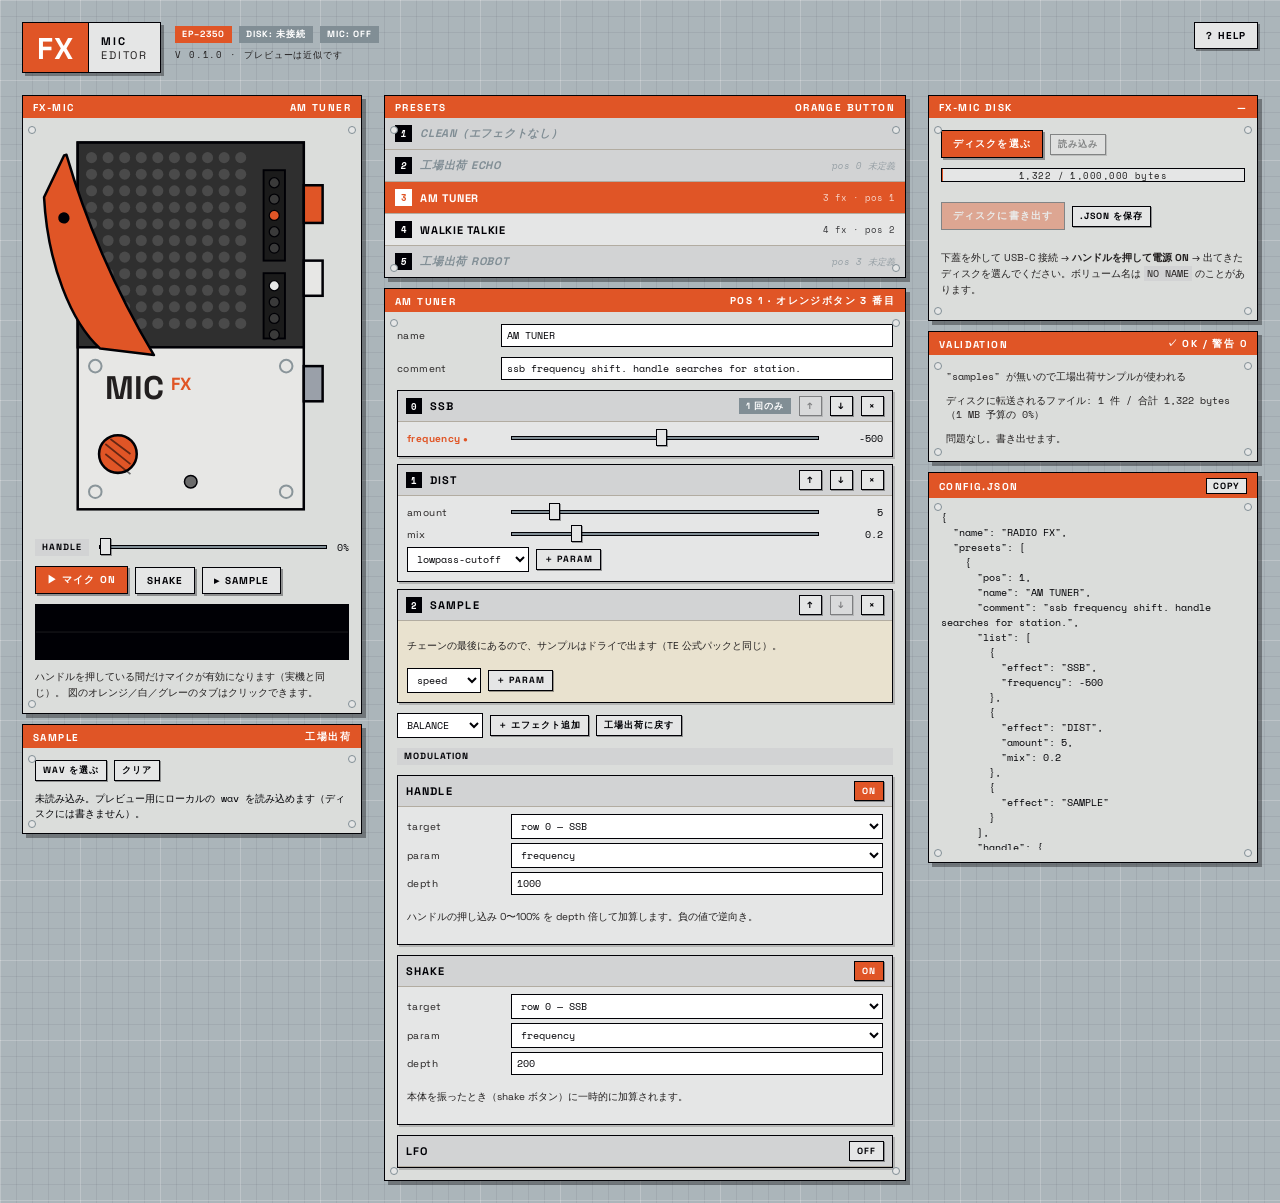
==== web/index.html @ bd9dafbf "Add web-based config editor with live Web Audio preview ブラウザ上で config.json を設計し、マイクを通してリアルタイムに音を 確認し" ====
<!doctype html>
<html lang="ja">
<head>
<meta charset="utf-8">
<meta name="viewport" content="width=device-width, initial-scale=1">
<title>fx-mic editor — EP–2350</title>
<link rel="preconnect" href="https://fonts.googleapis.com">
<link rel="preconnect" href="https://fonts.gstatic.com" crossorigin>
<link href="https://fonts.googleapis.com/css2?family=Space+Grotesk:wght@400;500;700&family=Space+Mono:wght@400;700&display=swap" rel="stylesheet">
<link rel="stylesheet" href="./styles.css">
</head>
<body>

<div class="app">

  <!-- ─────────────────────────── ヘッダ ─────────────────────────── -->
  <header class="masthead">
    <div class="logo">
      <div class="logo__mark">FX</div>
      <div class="logo__name"><b>MIC</b><span>EDITOR</span></div>
    </div>
    <div class="masthead__meta">
      <div class="rowflex">
        <span class="chip is-orange">EP–2350</span>
        <span class="chip is-grey" id="diskChip">DISK: 未接続</span>
        <span class="chip is-grey" id="micChip">MIC: OFF</span>
      </div>
      <div class="ver">V 0.1.0 · プレビューは近似です</div>
    </div>
    <div class="spacer" style="flex:1"></div>
    <div class="rowflex">
      <button id="btnHelp">? help</button>
    </div>
  </header>

  <!-- ─────────────────────── 左: デバイス ─────────────────────── -->
  <div class="stack">
    <section class="panel screws">
      <div class="screw-b"></div>
      <div class="panel__bar">fx-mic<span class="spacer"></span><span id="deviceState">idle</span></div>
      <div class="panel__body">

        <svg class="device" id="device" viewBox="10 8 250 314" role="img" aria-label="fx-mic の操作パネル">
          <!-- 本体 -->
          <rect x="44" y="18" width="180" height="292" fill="#e7e7e5" stroke="#000005" stroke-width="2"/>
          <!-- マイクグリル -->
          <rect x="44" y="18" width="180" height="163" fill="#2f2f2f" stroke="#000005" stroke-width="2"/>
          <g id="grille" fill="#4a4a4a"></g>

          <!-- ハンドル（レバー）。押し込み量でこの角度が変わる -->
          <g id="handleGroup" class="hit">
            <!-- 本体左端（x=44）より外側に大きくはみ出し、先端だけが本体に食い込む形 -->
            <path id="handle"
                  d="M46 30 L22 58 C11 110 17 160 34 186 L74 202 C57 143 49 81 48 30 Z"
                  fill="#e05526" stroke="#000005" stroke-width="2" stroke-linejoin="round"/>
            <circle cx="33" cy="78" r="4.5" fill="#000005"/>
          </g>

          <!-- 右エッジのボタン（タブ） -->
          <g id="btnFx" class="hit">
            <rect x="224" y="52" width="15" height="30" fill="#e05526" stroke="#000005" stroke-width="2"/>
          </g>
          <g id="btnSampleSel" class="hit">
            <rect x="224" y="112" width="15" height="28" fill="#e7e7e5" stroke="#000005" stroke-width="2"/>
          </g>
          <g id="btnTrig" class="hit">
            <rect x="224" y="196" width="15" height="28" fill="#9aa0a9" stroke="#000005" stroke-width="2"/>
          </g>

          <!-- LED インジケータ（グリル内の縦列） -->
          <rect x="192" y="40" width="17" height="72" fill="#1b1b1b" stroke="#000005" stroke-width="1.5"/>
          <g id="ledFx"></g>
          <rect x="192" y="122" width="17" height="52" fill="#1b1b1b" stroke="#000005" stroke-width="1.5"/>
          <g id="ledSample"></g>

          <!-- 下部パネル -->
          <text x="66" y="222" font-family="Space Grotesk, sans-serif" font-size="26" font-weight="700" fill="#221f1f">MIC</text>
          <text x="118" y="215" font-family="Space Grotesk, sans-serif" font-size="14" font-weight="700" fill="#e05526">FX</text>
          <!-- 音量ポテンショメータ -->
          <circle cx="76" cy="266" r="15" fill="#e05526" stroke="#000005" stroke-width="2"/>
          <path d="M66 258 L86 274 M66 266 L86 282 M70 254 L86 266" stroke="#000005" stroke-width="1.4" opacity=".55"/>
          <!-- 電源 LED -->
          <circle id="powerLed" cx="134" cy="288" r="5" fill="#6b6b6b" stroke="#000005" stroke-width="1.2"/>
          <!-- ネジ -->
          <g fill="none" stroke="#8a959a" stroke-width="1.6">
            <circle cx="58" cy="196" r="5"/><circle cx="210" cy="196" r="5"/>
            <circle cx="58" cy="296" r="5"/><circle cx="210" cy="296" r="5"/>
          </g>
        </svg>

        <div class="handle-rail">
          <span class="chip is-light">handle</span>
          <input type="range" id="handleSlider" min="0" max="100" value="0">
          <span class="param__val" id="handleVal">0%</span>
        </div>

        <div class="rowflex" style="margin-top:10px">
          <button id="btnMic" class="is-primary">▶ マイク ON</button>
          <button id="btnShake">shake</button>
          <button id="btnPlay">▸ sample</button>
        </div>

        <canvas class="scope" id="scope" width="600" height="112" style="margin-top:10px"></canvas>

        <p class="hint" style="margin:9px 0 0">
          ハンドルを押している間だけマイクが有効になります（実機と同じ）。
          図のオレンジ／白／グレーのタブはクリックできます。
        </p>
      </div>
    </section>

    <section class="panel screws">
      <div class="screw-b"></div>
      <div class="panel__bar">sample<span class="spacer"></span><span id="sampleName">工場出荷</span></div>
      <div class="panel__body stack">
        <div class="rowflex">
          <button id="btnLoadSample" class="is-small">wav を選ぶ</button>
          <button id="btnClearSample" class="is-small">クリア</button>
          <input type="file" id="fileSample" accept=".wav,audio/wav" class="hidden">
        </div>
        <div class="param__val" id="sampleInfo" style="text-align:left">
          未読み込み。プレビュー用にローカルの wav を読み込めます（ディスクには書きません）。
        </div>
      </div>
    </section>
  </div>

  <!-- ─────────────────────── 中央: エディタ ─────────────────────── -->
  <div class="stack">
    <section class="panel screws">
      <div class="screw-b"></div>
      <div class="panel__bar">presets<span class="spacer"></span><span>orange button</span></div>
      <div class="slots" id="slots"></div>
    </section>

    <section class="panel screws" id="editorPanel">
      <div class="screw-b"></div>
      <div class="panel__bar">
        <span id="editorTitle">effect chain</span><span class="spacer"></span>
        <span id="editorPos"></span>
      </div>
      <div class="panel__body stack" id="editorBody"></div>
    </section>
  </div>

  <!-- ─────────────────────── 右: ディスクと検証 ─────────────────── -->
  <div class="stack">
    <section class="panel screws">
      <div class="screw-b"></div>
      <div class="panel__bar">fx-mic disk<span class="spacer"></span><span id="diskName">—</span></div>
      <div class="panel__body stack">
        <div class="rowflex">
          <button id="btnConnect" class="is-primary">ディスクを選ぶ</button>
          <button id="btnReload" disabled class="is-small">読み込み</button>
        </div>
        <div class="budget"><div class="budget__fill" id="budgetFill"></div><div class="budget__label" id="budgetLabel">—</div></div>
        <div class="diag" id="diskFiles"></div>
        <div class="rowflex">
          <button id="btnWrite" class="is-primary" disabled>ディスクに書き出す</button>
          <button id="btnDownload" class="is-small">.json を保存</button>
        </div>
        <p class="hint" id="diskHint"></p>
      </div>
    </section>

    <section class="panel screws">
      <div class="screw-b"></div>
      <div class="panel__bar">validation<span class="spacer"></span><span id="validSummary">—</span></div>
      <div class="panel__body"><div class="diag" id="diag"></div></div>
    </section>

    <section class="panel screws">
      <div class="screw-b"></div>
      <div class="panel__bar">config.json<span class="spacer"></span>
        <button id="btnCopy" class="is-small" style="box-shadow:none;padding:1px 6px">copy</button>
      </div>
      <div class="panel__body">
        <pre id="jsonOut" style="font-family:var(--mono);font-size:10px;line-height:1.5;margin:0;max-height:340px;overflow:auto;white-space:pre-wrap"></pre>
      </div>
    </section>
  </div>

</div>

<script type="module" src="./app.js"></script>
</body>
</html>
---- web/styles.css ----
/* ─────────────────────────────────────────────────────────────
   fx-mic editor — teenage engineering "ep sample tool" の意匠を参考にした
   デザインシステム。方眼紙の背景・機材のフラットイラスト・オレンジの
   タイトルバー・角丸なしの硬いエッジ・小さな大文字のチップラベル。

   フォントは TE の TechnoType34 / UniversTE20T が独自書体で使えないため、
   Google Fonts の Space Grotesk / Space Mono で近い質感を出している。
   ───────────────────────────────────────────────────────────── */

:root {
  --orange:        #e05526;
  --orange-dim:    #b8441e;
  --ink:           #000005;
  --ink-soft:      #221f1f;
  --panel:         #dbdddb;
  --panel-2:       #d2d3d4;
  --panel-3:       #e5e6e6;
  --panel-edge:    #b2aca1;
  --grid:          #9aa0a9;
  --grid-bg:       #abb5ba;
  --grey:          #818e95;
  --grey-2:        #8a959a;
  --white:         #ffffff;
  --shadow:        rgba(0, 0, 5, .35);

  --ui:   'Space Grotesk', 'Helvetica Neue', Arial, sans-serif;
  --mono: 'Space Mono', 'SFMono-Regular', Menlo, monospace;
}

* { box-sizing: border-box; }

body {
  margin: 0;
  font-family: var(--ui);
  font-size: 12px;
  color: var(--ink);
  background-color: var(--grid-bg);
  /* 方眼紙 */
  background-image:
    linear-gradient(to right, rgba(255,255,255,.30) 1px, transparent 1px),
    linear-gradient(to bottom, rgba(255,255,255,.30) 1px, transparent 1px),
    linear-gradient(to right, rgba(0,0,20,.06) 1px, transparent 1px),
    linear-gradient(to bottom, rgba(0,0,20,.06) 1px, transparent 1px);
  background-size: 80px 80px, 80px 80px, 16px 16px, 16px 16px;
  min-height: 100vh;
  -webkit-font-smoothing: antialiased;
}

/* ── 共通の型 ─────────────────────────────────────────────── */

.chip {
  display: inline-block;
  padding: 2px 7px 1px;
  font-size: 9px;
  font-weight: 700;
  letter-spacing: .11em;
  text-transform: uppercase;
  line-height: 1.5;
  background: var(--ink);
  color: var(--white);
  white-space: nowrap;
}
.chip.is-orange { background: var(--orange); }
.chip.is-grey   { background: var(--grey); }
.chip.is-light  { background: var(--panel-2); color: var(--ink); }

.panel {
  background: var(--panel);
  border: 1px solid var(--ink);
  box-shadow: 4px 4px 0 var(--shadow);
  position: relative;
}
.panel__bar {
  display: flex;
  align-items: center;
  gap: 8px;
  background: var(--orange);
  color: var(--white);
  padding: 5px 10px 4px;
  font-size: 10px;
  font-weight: 700;
  letter-spacing: .14em;
  text-transform: uppercase;
}
.panel__bar .spacer { flex: 1; }
.panel__body { padding: 12px; }

/* 四隅のネジ頭 */
.screws::before, .screws::after,
.screws > .screw-b::before, .screws > .screw-b::after {
  content: '';
  position: absolute;
  width: 6px; height: 6px;
  border: 1px solid var(--grey);
  border-radius: 50%;
  background: var(--panel-3);
}
/* 上のネジはオレンジのタイトルバーを避けて本体側に置く */
.screws::before { top: 30px; left: 5px; }
.screws::after  { top: 30px; right: 5px; }
.screws > .screw-b::before { bottom: 5px; left: 5px; }
.screws > .screw-b::after  { bottom: 5px; right: 5px; }

/* ── レイアウト ───────────────────────────────────────────── */

.app {
  display: grid;
  grid-template-columns: 340px minmax(430px, 1fr) 330px;
  gap: 22px;
  padding: 22px;
  align-items: start;
  max-width: 1500px;
  margin: 0 auto;
}
@media (max-width: 1180px) { .app { grid-template-columns: 1fr; } }

/* ── ヘッダ ──────────────────────────────────────────────── */

.masthead {
  grid-column: 1 / -1;
  display: flex;
  align-items: flex-start;
  gap: 14px;
}
.logo { display: flex; border: 1px solid var(--ink); box-shadow: 3px 3px 0 var(--shadow); }
.logo__mark {
  background: var(--orange);
  color: var(--white);
  font-size: 30px;
  font-weight: 700;
  letter-spacing: .04em;
  padding: 6px 14px 4px;
  border-right: 1px solid var(--ink);
}
.logo__name {
  background: var(--panel-3);
  display: flex; flex-direction: column; justify-content: center;
  padding: 4px 12px;
}
.logo__name b { font-size: 11px; font-weight: 700; letter-spacing: .16em; }
.logo__name span { font-size: 11px; letter-spacing: .16em; color: var(--ink-soft); }
.masthead__meta { padding-top: 4px; display: flex; flex-direction: column; gap: 5px; }
.masthead__meta .ver { font-family: var(--mono); font-size: 9px; letter-spacing: .1em; color: var(--ink-soft); }

/* ── デバイス図 ───────────────────────────────────────────── */

.device { display: block; width: 100%; height: auto; }
.device .hit { cursor: pointer; }
.device .hit:hover { opacity: .82; }

.handle-rail {
  margin-top: 14px;
  display: flex; align-items: center; gap: 10px;
}
.handle-rail input[type=range] { flex: 1; }

/* ── スライダー（TE 風の角ばったつまみ） ────────────────────── */

input[type=range] {
  -webkit-appearance: none; appearance: none;
  height: 18px; background: transparent; width: 100%; margin: 0;
}
input[type=range]::-webkit-slider-runnable-track {
  height: 4px; background: var(--grey); border: 1px solid var(--ink);
}
input[type=range]::-webkit-slider-thumb {
  -webkit-appearance: none;
  width: 11px; height: 17px; margin-top: -8px;
  background: var(--panel-3); border: 1px solid var(--ink);
  box-shadow: 1px 1px 0 var(--shadow);
  cursor: grab;
}
input[type=range]:active::-webkit-slider-thumb { cursor: grabbing; background: var(--orange); }
input[type=range]::-moz-range-track { height: 4px; background: var(--grey); border: 1px solid var(--ink); }
input[type=range]::-moz-range-thumb {
  width: 9px; height: 15px; border-radius: 0;
  background: var(--panel-3); border: 1px solid var(--ink);
}

/* ── プリセットスロット ────────────────────────────────────── */

.slots { display: flex; flex-direction: column; }
.slot {
  display: flex; align-items: center; gap: 8px;
  padding: 7px 10px;
  border-bottom: 1px solid var(--panel-edge);
  cursor: pointer;
  background: var(--panel-3);
}
.slot:last-child { border-bottom: 0; }
.slot:hover { background: var(--white); }
.slot.is-active { background: var(--orange); color: var(--white); }
.slot.is-active .slot__pos { background: var(--white); color: var(--orange); }
.slot.is-factory { background: var(--panel-2); color: var(--grey); font-style: italic; }
.slot.is-factory.is-active { background: var(--grey); color: var(--white); font-style: italic; }
.slot__pos {
  font-family: var(--mono); font-size: 9px; font-weight: 700;
  background: var(--ink); color: var(--white);
  width: 17px; height: 17px; display: grid; place-items: center; flex: none;
}
.slot__name { flex: 1; font-size: 11px; font-weight: 700; letter-spacing: .07em; text-transform: uppercase; }
.slot__meta { font-family: var(--mono); font-size: 9px; opacity: .75; }

/* ── エフェクトチェーン ────────────────────────────────────── */

.chain { display: flex; flex-direction: column; gap: 7px; }
.row {
  border: 1px solid var(--ink);
  background: var(--panel-3);
  box-shadow: 2px 2px 0 rgba(0,0,5,.18);
}
.row.is-sample { background: #e9e2cf; }
.row__head {
  display: flex; align-items: center; gap: 8px;
  padding: 5px 8px;
  background: var(--panel-2);
  border-bottom: 1px solid var(--panel-edge);
}
.row__idx {
  font-family: var(--mono); font-size: 9px; font-weight: 700;
  background: var(--ink); color: var(--white);
  width: 16px; height: 16px; display: grid; place-items: center; flex: none;
}
.row__name { font-size: 11px; font-weight: 700; letter-spacing: .1em; text-transform: uppercase; flex: 1; }
.row__body { padding: 7px 9px 9px; display: flex; flex-direction: column; gap: 4px; }

.param { display: grid; grid-template-columns: 96px 1fr 56px; align-items: center; gap: 8px; }
.param__name { font-size: 10px; letter-spacing: .04em; color: var(--ink-soft); }
.param__val { font-family: var(--mono); font-size: 10px; text-align: right; }
.param.is-modulated .param__name { color: var(--orange); font-weight: 700; }
.param.is-modulated .param__name::after { content: ' ●'; font-size: 8px; }

/* ── ボタン ──────────────────────────────────────────────── */

button {
  font-family: var(--ui);
  font-size: 10px; font-weight: 700; letter-spacing: .11em; text-transform: uppercase;
  padding: 6px 11px;
  border: 1px solid var(--ink);
  background: var(--panel-3);
  color: var(--ink);
  cursor: pointer;
  box-shadow: 2px 2px 0 var(--shadow);
}
button:hover { background: var(--white); }
button:active { transform: translate(1px, 1px); box-shadow: 1px 1px 0 var(--shadow); }
button:disabled { opacity: .4; cursor: not-allowed; box-shadow: none; }
button.is-primary { background: var(--orange); color: var(--white); border-color: var(--ink); }
button.is-primary:hover { background: var(--orange-dim); }
button.is-on { background: var(--orange); color: var(--white); }
button.is-small { padding: 3px 7px; font-size: 9px; box-shadow: 1px 1px 0 var(--shadow); }

select, input[type=text], input[type=number] {
  font-family: var(--mono); font-size: 10px;
  border: 1px solid var(--ink); background: var(--white);
  padding: 3px 5px; color: var(--ink);
}

/* ── 波形 ────────────────────────────────────────────────── */

.scope {
  width: 100%; height: 56px; display: block;
  background: var(--ink); border: 1px solid var(--ink);
}

/* ── 検証結果 ─────────────────────────────────────────────── */

.diag { display: flex; flex-direction: column; gap: 3px; font-family: var(--mono); font-size: 10px; }
.diag__item { display: flex; gap: 6px; padding: 3px 5px; line-height: 1.45; }
.diag__item.is-error { background: #f3d9d2; color: #7a1f0d; }
.diag__item.is-warn  { background: #f1ece1; color: #5a4a12; }
.diag__item.is-note  { color: var(--ink-soft); }
.diag__where { opacity: .7; flex: none; }

.budget { height: 14px; border: 1px solid var(--ink); background: var(--panel-3); position: relative; }
.budget__fill { height: 100%; background: var(--orange); }
.budget__fill.is-over { background: #b22e20; }
.budget__label {
  position: absolute; inset: 0;
  display: grid; place-items: center;
  font-family: var(--mono); font-size: 9px; letter-spacing: .05em;
  mix-blend-mode: difference; color: var(--white);
}

/* ── ヘルプのふきだし（ep sample tool の矢印ラベル） ───────── */

.callout {
  position: absolute; z-index: 20;
  background: var(--grey); color: var(--white);
  font-size: 9px; font-weight: 700; letter-spacing: .12em; text-transform: uppercase;
  padding: 4px 9px;
  pointer-events: none;
  white-space: nowrap;
  box-shadow: 2px 2px 0 var(--shadow);
}
.callout::after {
  content: ''; position: absolute; top: 0; bottom: 0; width: 9px;
  background: var(--grey);
  clip-path: polygon(0 0, 100% 50%, 0 100%);
}
.callout.to-right::after { right: -9px; }
.callout.to-left::after  { left: -9px; clip-path: polygon(100% 0, 0 50%, 100% 100%); }

.hidden { display: none !important; }

.hint { font-size: 10px; line-height: 1.6; color: var(--ink-soft); }
.hint code { font-family: var(--mono); background: var(--panel-2); padding: 0 3px; }

.stack { display: flex; flex-direction: column; gap: 10px; }
.rowflex { display: flex; align-items: center; gap: 7px; flex-wrap: wrap; }
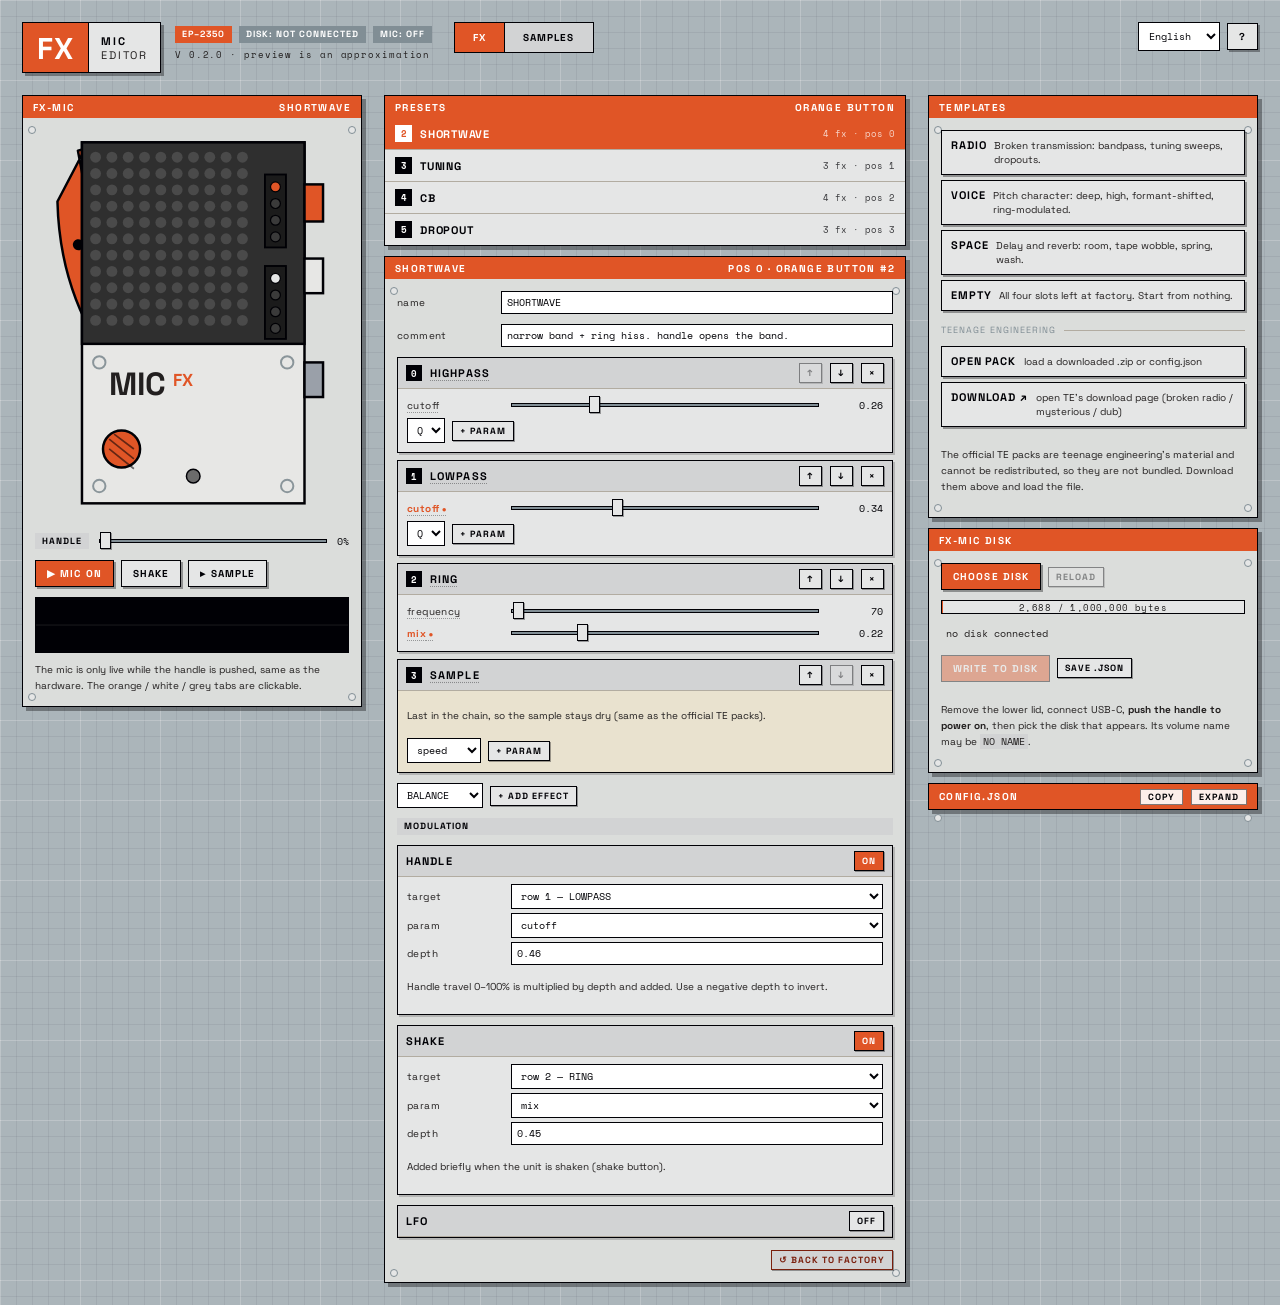
==== commit 8b89fee1: "Rework editor UI: modes, templates, i18n, hover help 指摘された 13 点をまとめて反映した。  ## デバイス図 - clean（ランプ全消灯）は" ====
--- a/web/index.html
+++ b/web/index.html
@@ -19,17 +19,24 @@
       <div class="logo__mark">FX</div>
       <div class="logo__name"><b>MIC</b><span>EDITOR</span></div>
     </div>
+
     <div class="masthead__meta">
       <div class="rowflex">
         <span class="chip is-orange">EP–2350</span>
-        <span class="chip is-grey" id="diskChip">DISK: 未接続</span>
-        <span class="chip is-grey" id="micChip">MIC: OFF</span>
-      </div>
-      <div class="ver">V 0.1.0 · プレビューは近似です</div>
-    </div>
-    <div class="spacer" style="flex:1"></div>
-    <div class="rowflex">
-      <button id="btnHelp">? help</button>
+        <span class="chip is-grey" id="diskChip"></span>
+        <span class="chip is-grey" id="micChip"></span>
+      </div>
+      <div class="ver">V 0.2.0 · <span id="subtitle"></span></div>
+    </div>
+
+    <div class="modes" id="modes">
+      <button class="mode is-on" data-mode="fx" id="modeFx"></button>
+      <button class="mode" data-mode="sample" id="modeSample"></button>
+    </div>
+
+    <div class="masthead__right">
+      <select id="langSelect" aria-label="language"></select>
+      <button id="btnHelp">?</button>
     </div>
   </header>
 
@@ -37,26 +44,25 @@
   <div class="stack">
     <section class="panel screws">
       <div class="screw-b"></div>
-      <div class="panel__bar">fx-mic<span class="spacer"></span><span id="deviceState">idle</span></div>
+      <div class="panel__bar"><span id="panelDevice"></span><span class="spacer"></span><span id="deviceState"></span></div>
       <div class="panel__body">
 
-        <svg class="device" id="device" viewBox="10 8 250 314" role="img" aria-label="fx-mic の操作パネル">
+        <div class="device-wrap" id="deviceWrap">
+        <svg class="device" id="device" viewBox="6 8 254 314" role="img" aria-label="fx-mic">
+          <!-- ハンドルは本体より先に描いて背面に置く。回転軸は本体側（46,46）。 -->
+          <g id="handleGroup" class="hit">
+            <path id="handle"
+                  d="M52 24 L20 60 C7 118 16 170 34 198 L66 208 C49 150 41 84 46 24 Z"
+                  fill="#e05526" stroke="#000005" stroke-width="2" stroke-linejoin="round"/>
+            <circle cx="28" cy="98" r="4.5" fill="#000005"/>
+          </g>
+
           <!-- 本体 -->
           <rect x="44" y="18" width="180" height="292" fill="#e7e7e5" stroke="#000005" stroke-width="2"/>
-          <!-- マイクグリル -->
           <rect x="44" y="18" width="180" height="163" fill="#2f2f2f" stroke="#000005" stroke-width="2"/>
           <g id="grille" fill="#4a4a4a"></g>
 
-          <!-- ハンドル（レバー）。押し込み量でこの角度が変わる -->
-          <g id="handleGroup" class="hit">
-            <!-- 本体左端（x=44）より外側に大きくはみ出し、先端だけが本体に食い込む形 -->
-            <path id="handle"
-                  d="M46 30 L22 58 C11 110 17 160 34 186 L74 202 C57 143 49 81 48 30 Z"
-                  fill="#e05526" stroke="#000005" stroke-width="2" stroke-linejoin="round"/>
-            <circle cx="33" cy="78" r="4.5" fill="#000005"/>
-          </g>
-
-          <!-- 右エッジのボタン（タブ） -->
+          <!-- 右エッジのボタン -->
           <g id="btnFx" class="hit">
             <rect x="224" y="52" width="15" height="30" fill="#e05526" stroke="#000005" stroke-width="2"/>
           </g>
@@ -67,115 +73,131 @@
             <rect x="224" y="196" width="15" height="28" fill="#9aa0a9" stroke="#000005" stroke-width="2"/>
           </g>
 
-          <!-- LED インジケータ（グリル内の縦列） -->
-          <rect x="192" y="40" width="17" height="72" fill="#1b1b1b" stroke="#000005" stroke-width="1.5"/>
+          <!-- LED（実機と同じく FX 4 個 / サンプル 4 個） -->
+          <rect x="192" y="44" width="17" height="59" fill="#1b1b1b" stroke="#000005" stroke-width="1.5"/>
           <g id="ledFx"></g>
-          <rect x="192" y="122" width="17" height="52" fill="#1b1b1b" stroke="#000005" stroke-width="1.5"/>
+          <rect x="192" y="118" width="17" height="59" fill="#1b1b1b" stroke="#000005" stroke-width="1.5"/>
           <g id="ledSample"></g>
 
-          <!-- 下部パネル -->
           <text x="66" y="222" font-family="Space Grotesk, sans-serif" font-size="26" font-weight="700" fill="#221f1f">MIC</text>
           <text x="118" y="215" font-family="Space Grotesk, sans-serif" font-size="14" font-weight="700" fill="#e05526">FX</text>
-          <!-- 音量ポテンショメータ -->
           <circle cx="76" cy="266" r="15" fill="#e05526" stroke="#000005" stroke-width="2"/>
           <path d="M66 258 L86 274 M66 266 L86 282 M70 254 L86 266" stroke="#000005" stroke-width="1.4" opacity=".55"/>
-          <!-- 電源 LED -->
-          <circle id="powerLed" cx="134" cy="288" r="5" fill="#6b6b6b" stroke="#000005" stroke-width="1.2"/>
-          <!-- ネジ -->
+
+          <!-- マイク動作ランプ -->
+          <g id="micLamp">
+            <circle id="micLampGlow" cx="134" cy="288" r="13" fill="#ff2d1a" opacity="0"/>
+            <circle id="powerLed" cx="134" cy="288" r="5.5" fill="#6b6b6b" stroke="#000005" stroke-width="1.2"/>
+          </g>
+
           <g fill="none" stroke="#8a959a" stroke-width="1.6">
             <circle cx="58" cy="196" r="5"/><circle cx="210" cy="196" r="5"/>
             <circle cx="58" cy="296" r="5"/><circle cx="210" cy="296" r="5"/>
           </g>
         </svg>
+        </div>
 
         <div class="handle-rail">
-          <span class="chip is-light">handle</span>
+          <span class="chip is-light" id="handleLabel"></span>
           <input type="range" id="handleSlider" min="0" max="100" value="0">
           <span class="param__val" id="handleVal">0%</span>
         </div>
 
         <div class="rowflex" style="margin-top:10px">
-          <button id="btnMic" class="is-primary">▶ マイク ON</button>
-          <button id="btnShake">shake</button>
-          <button id="btnPlay">▸ sample</button>
+          <button id="btnMic" class="is-primary"></button>
+          <button id="btnShake"></button>
+          <button id="btnPlay"></button>
         </div>
 
         <canvas class="scope" id="scope" width="600" height="112" style="margin-top:10px"></canvas>
-
-        <p class="hint" style="margin:9px 0 0">
-          ハンドルを押している間だけマイクが有効になります（実機と同じ）。
-          図のオレンジ／白／グレーのタブはクリックできます。
-        </p>
-      </div>
-    </section>
-
-    <section class="panel screws">
-      <div class="screw-b"></div>
-      <div class="panel__bar">sample<span class="spacer"></span><span id="sampleName">工場出荷</span></div>
+        <p class="hint" id="deviceHint" style="margin:9px 0 0"></p>
+      </div>
+    </section>
+  </div>
+
+  <!-- ─────────────────────── 中央: エディタ ─────────────────────── -->
+  <div class="stack" id="centerCol">
+
+    <!-- FX モード -->
+    <div class="stack" id="fxMode">
+      <section class="panel screws">
+        <div class="screw-b"></div>
+        <div class="panel__bar"><span id="panelPresets"></span><span class="spacer"></span><span id="presetsHint"></span></div>
+        <div class="slots" id="slots"></div>
+      </section>
+
+      <section class="panel screws">
+        <div class="screw-b"></div>
+        <div class="panel__bar">
+          <span id="editorTitle"></span><span class="spacer"></span><span id="editorPos"></span>
+        </div>
+        <div class="panel__body stack" id="editorBody"></div>
+      </section>
+    </div>
+
+    <!-- SAMPLE モード -->
+    <div class="stack hidden" id="sampleMode">
+      <section class="panel screws">
+        <div class="screw-b"></div>
+        <div class="panel__bar"><span id="panelSamples"></span><span class="spacer"></span><span id="sampleBudget"></span></div>
+        <div class="panel__body stack">
+          <p class="hint" id="samplesHint"></p>
+          <div class="stack" id="sampleSlots"></div>
+          <div class="diag" id="sampleWarn"></div>
+        </div>
+      </section>
+    </div>
+  </div>
+
+  <!-- ─────────────────────── 右: テンプレート / ディスク ─────────── -->
+  <div class="stack">
+
+    <section class="panel screws">
+      <div class="screw-b"></div>
+      <div class="panel__bar"><span>templates</span></div>
+      <div class="panel__body stack">
+        <div class="tpl-list" id="templates"></div>
+        <div class="tpl-divider"><span>teenage engineering</span></div>
+        <div class="tpl-list" id="tePacks"></div>
+        <input type="file" id="filePack" accept=".json,.zip,application/json,application/zip" class="hidden">
+        <p class="hint" id="teHint"></p>
+      </div>
+    </section>
+
+    <section class="panel screws">
+      <div class="screw-b"></div>
+      <div class="panel__bar"><span id="panelDisk"></span><span class="spacer"></span><span id="diskName"></span></div>
       <div class="panel__body stack">
         <div class="rowflex">
-          <button id="btnLoadSample" class="is-small">wav を選ぶ</button>
-          <button id="btnClearSample" class="is-small">クリア</button>
-          <input type="file" id="fileSample" accept=".wav,audio/wav" class="hidden">
-        </div>
-        <div class="param__val" id="sampleInfo" style="text-align:left">
-          未読み込み。プレビュー用にローカルの wav を読み込めます（ディスクには書きません）。
-        </div>
-      </div>
-    </section>
-  </div>
-
-  <!-- ─────────────────────── 中央: エディタ ─────────────────────── -->
-  <div class="stack">
-    <section class="panel screws">
-      <div class="screw-b"></div>
-      <div class="panel__bar">presets<span class="spacer"></span><span>orange button</span></div>
-      <div class="slots" id="slots"></div>
-    </section>
-
-    <section class="panel screws" id="editorPanel">
-      <div class="screw-b"></div>
-      <div class="panel__bar">
-        <span id="editorTitle">effect chain</span><span class="spacer"></span>
-        <span id="editorPos"></span>
-      </div>
-      <div class="panel__body stack" id="editorBody"></div>
-    </section>
-  </div>
-
-  <!-- ─────────────────────── 右: ディスクと検証 ─────────────────── -->
-  <div class="stack">
-    <section class="panel screws">
-      <div class="screw-b"></div>
-      <div class="panel__bar">fx-mic disk<span class="spacer"></span><span id="diskName">—</span></div>
-      <div class="panel__body stack">
-        <div class="rowflex">
-          <button id="btnConnect" class="is-primary">ディスクを選ぶ</button>
-          <button id="btnReload" disabled class="is-small">読み込み</button>
-        </div>
-        <div class="budget"><div class="budget__fill" id="budgetFill"></div><div class="budget__label" id="budgetLabel">—</div></div>
+          <button id="btnConnect" class="is-primary"></button>
+          <button id="btnReload" disabled class="is-small"></button>
+        </div>
+        <div class="budget"><div class="budget__fill" id="budgetFill"></div><div class="budget__label" id="budgetLabel"></div></div>
         <div class="diag" id="diskFiles"></div>
         <div class="rowflex">
-          <button id="btnWrite" class="is-primary" disabled>ディスクに書き出す</button>
-          <button id="btnDownload" class="is-small">.json を保存</button>
+          <button id="btnWrite" class="is-primary" disabled></button>
+          <button id="btnDownload" class="is-small"></button>
         </div>
         <p class="hint" id="diskHint"></p>
       </div>
     </section>
 
-    <section class="panel screws">
-      <div class="screw-b"></div>
-      <div class="panel__bar">validation<span class="spacer"></span><span id="validSummary">—</span></div>
+    <!-- 通常は隠れていて、検証エラーが出たときだけ現れる -->
+    <section class="panel screws hidden" id="errorPanel">
+      <div class="screw-b"></div>
+      <div class="panel__bar is-error"><span id="errorTitle"></span></div>
       <div class="panel__body"><div class="diag" id="diag"></div></div>
     </section>
 
     <section class="panel screws">
       <div class="screw-b"></div>
-      <div class="panel__bar">config.json<span class="spacer"></span>
-        <button id="btnCopy" class="is-small" style="box-shadow:none;padding:1px 6px">copy</button>
-      </div>
-      <div class="panel__body">
-        <pre id="jsonOut" style="font-family:var(--mono);font-size:10px;line-height:1.5;margin:0;max-height:340px;overflow:auto;white-space:pre-wrap"></pre>
+      <div class="panel__bar">
+        <span id="panelJson"></span><span class="spacer"></span>
+        <button id="btnCopy" class="bar-btn"></button>
+        <button id="btnToggleJson" class="bar-btn"></button>
+      </div>
+      <div class="panel__body hidden" id="jsonBody">
+        <pre id="jsonOut"></pre>
       </div>
     </section>
   </div>
--- a/web/styles.css
+++ b/web/styles.css
@@ -85,7 +85,7 @@
 .panel__bar .spacer { flex: 1; }
 .panel__body { padding: 12px; }
 
-/* 四隅のネジ頭 */
+/* 四隅のネジ頭。装飾なので最背面に置き、UI 要素と重ならないようにする */
 .screws::before, .screws::after,
 .screws > .screw-b::before, .screws > .screw-b::after {
   content: '';
@@ -94,7 +94,10 @@
   border: 1px solid var(--grey);
   border-radius: 50%;
   background: var(--panel-3);
-}
+  z-index: 0;
+  pointer-events: none;
+}
+.panel__bar, .panel__body, .slots { position: relative; z-index: 1; }
 /* 上のネジはオレンジのタイトルバーを避けて本体側に置く */
 .screws::before { top: 30px; left: 5px; }
 .screws::after  { top: 30px; right: 5px; }
@@ -308,3 +311,136 @@
 
 .stack { display: flex; flex-direction: column; gap: 10px; }
 .rowflex { display: flex; align-items: center; gap: 7px; flex-wrap: wrap; }
+
+
+/* ─────────────────────── 追加分 ─────────────────────── */
+
+/* モード切り替え */
+.modes { display: flex; margin-left: 8px; }
+.mode {
+  box-shadow: none;
+  border-right: 0;
+  padding: 8px 18px;
+  background: var(--panel-2);
+}
+.mode:last-child { border-right: 1px solid var(--ink); }
+.mode.is-on { background: var(--orange); color: var(--white); }
+.mode.is-on:hover { background: var(--orange); }
+
+.masthead__right { display: flex; align-items: center; gap: 7px; margin-left: auto; }
+.masthead__right select { padding: 5px 6px; }
+
+/* タイトルバー内の小ボタン */
+.bar-btn {
+  box-shadow: none;
+  padding: 1px 7px;
+  font-size: 9px;
+  background: rgba(255,255,255,.9);
+  border-color: rgba(0,0,5,.5);
+}
+.bar-btn.is-done { background: var(--ink); color: var(--white); border-color: var(--ink); }
+
+.panel__bar.is-error { background: #b22e20; }
+
+/* 危険寄りの操作（工場出荷に戻す）は右寄せして色を分ける */
+.danger-bar { display: flex; justify-content: flex-end; margin-top: 2px; }
+button.is-danger {
+  background: var(--panel-2);
+  color: #7a1f0d;
+  border-color: #7a1f0d;
+}
+button.is-danger:hover { background: #f3d9d2; }
+
+/* シェイク中の本体の揺れ。ゆっくり・わずかに。 */
+.device-wrap { transform-origin: 50% 60%; }
+.device-wrap.is-shaking { animation: fxmic-shake 420ms ease-in-out infinite; }
+@keyframes fxmic-shake {
+  0%   { transform: translate(0, 0) rotate(0deg); }
+  25%  { transform: translate(-1.5px, 0.5px) rotate(-0.5deg); }
+  50%  { transform: translate(0, -1px) rotate(0deg); }
+  75%  { transform: translate(1.5px, 0.5px) rotate(0.5deg); }
+  100% { transform: translate(0, 0) rotate(0deg); }
+}
+@media (prefers-reduced-motion: reduce) {
+  .device-wrap.is-shaking { animation: none; }
+}
+
+/* マイク動作ランプの点灯 */
+#micLampGlow { transition: opacity .18s ease; }
+
+/* テンプレート一覧 */
+.tpl-list { display: flex; flex-direction: column; gap: 5px; }
+/* button と a の両方で同じ見た目になるように、必要な指定を全部書く */
+.tpl {
+  display: flex; align-items: baseline; gap: 8px;
+  text-align: left;
+  padding: 7px 9px;
+  background: var(--panel-3);
+  border: 1px solid var(--ink);
+  box-shadow: 2px 2px 0 var(--shadow);
+  color: var(--ink);
+  text-decoration: none;
+  text-transform: none;
+  letter-spacing: 0;
+  font-family: var(--ui);
+  font-size: 12px;
+  font-weight: 400;
+  cursor: pointer;
+  width: 100%;
+}
+.tpl:hover { background: var(--white); }
+.tpl:active { transform: translate(1px, 1px); box-shadow: 1px 1px 0 var(--shadow); }
+.tpl b {
+  font-size: 11px; font-weight: 700; letter-spacing: .08em; text-transform: uppercase;
+  flex: none;
+}
+.tpl span { font-size: 10px; color: var(--ink-soft); line-height: 1.4; }
+.tpl-divider {
+  display: flex; align-items: center; gap: 7px;
+  font-size: 9px; letter-spacing: .12em; text-transform: uppercase; color: var(--grey);
+  margin-top: 3px;
+}
+.tpl-divider::after { content: ''; flex: 1; height: 1px; background: var(--panel-edge); }
+
+/* サンプルスロット */
+.smp { border: 1px solid var(--ink); background: var(--panel-3); box-shadow: 2px 2px 0 rgba(0,0,5,.18); }
+.smp.is-active { outline: 2px solid var(--orange); outline-offset: 1px; }
+.smp__head { display: flex; align-items: center; gap: 8px; padding: 5px 8px; background: var(--panel-2); border-bottom: 1px solid var(--panel-edge); }
+.smp__n { font-family: var(--mono); font-size: 9px; font-weight: 700; background: var(--ink); color: var(--white); width: 16px; height: 16px; display: grid; place-items: center; flex: none; }
+.smp__name { flex: 1; font-size: 11px; font-weight: 700; letter-spacing: .05em; }
+.smp__body { padding: 7px 9px 9px; display: flex; flex-direction: column; gap: 6px; }
+.smp__meta { font-family: var(--mono); font-size: 9px; color: var(--ink-soft); }
+.smp.is-empty .smp__name { font-style: italic; font-weight: 400; color: var(--grey); }
+
+#jsonOut { font-family: var(--mono); font-size: 10px; line-height: 1.5; margin: 0; max-height: 340px; overflow: auto; white-space: pre-wrap; }
+
+
+/* ホバー説明 */
+[data-tip] { cursor: help; }
+.row__name[data-tip], .param__name[data-tip] {
+  text-decoration: underline dotted rgba(0,0,5,.35);
+  text-underline-offset: 3px;
+}
+.tooltip {
+  position: fixed;
+  z-index: 60;
+  max-width: 300px;
+  padding: 7px 9px;
+  background: var(--ink);
+  color: var(--white);
+  font-size: 10px;
+  line-height: 1.55;
+  box-shadow: 3px 3px 0 var(--shadow);
+  pointer-events: none;
+  opacity: 0;
+  transition: opacity .1s ease;
+}
+.tooltip.is-on { opacity: 1; }
+.tooltip b {
+  display: block;
+  color: var(--orange);
+  font-size: 9px;
+  letter-spacing: .12em;
+  text-transform: uppercase;
+  margin-bottom: 3px;
+}
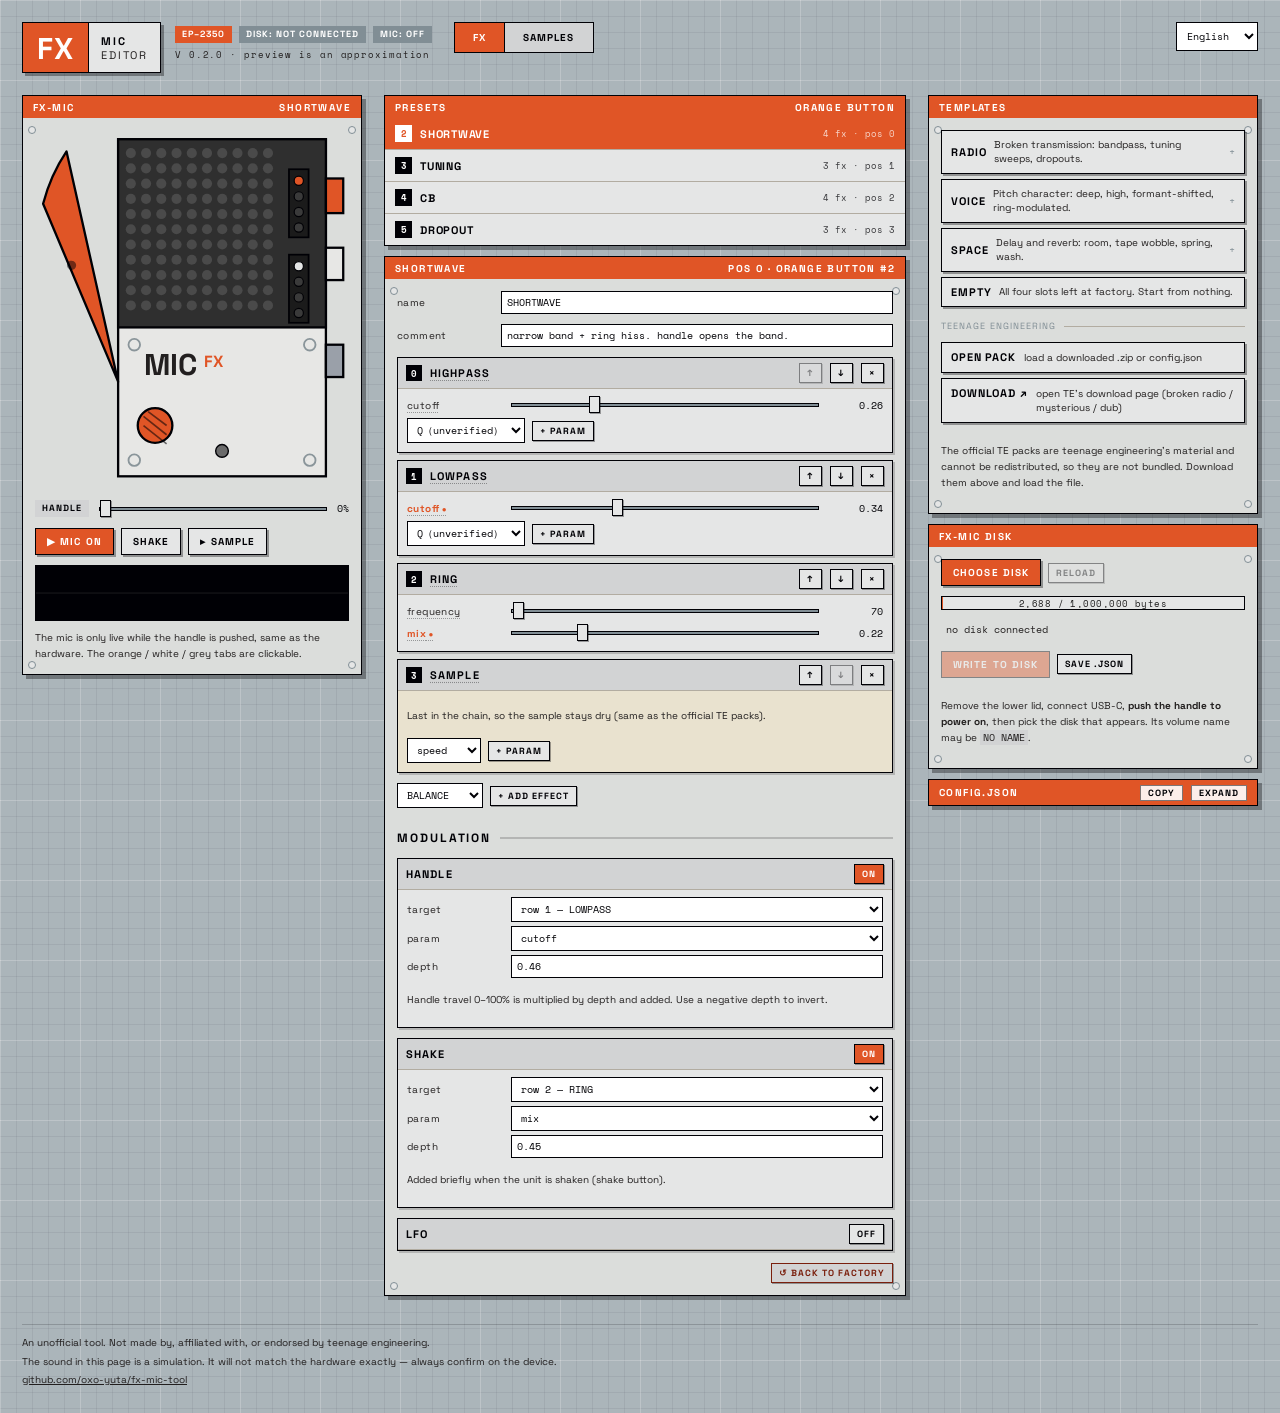
==== commit 0bf34c08: "Refine device drawing, template picker, and disclaimers ## ハンドル TE の HANDLE FX イラストで実機の可動を確認し、それに合わせ" ====
--- a/web/index.html
+++ b/web/index.html
@@ -36,7 +36,6 @@
 
     <div class="masthead__right">
       <select id="langSelect" aria-label="language"></select>
-      <button id="btnHelp">?</button>
     </div>
   </header>
 
@@ -48,19 +47,22 @@
       <div class="panel__body">
 
         <div class="device-wrap" id="deviceWrap">
-        <svg class="device" id="device" viewBox="6 8 254 314" role="img" aria-label="fx-mic">
-          <!-- ハンドルは本体より先に描いて背面に置く。回転軸は本体側（46,46）。 -->
-          <g id="handleGroup" class="hit">
-            <path id="handle"
-                  d="M52 24 L20 60 C7 118 16 170 34 198 L66 208 C49 150 41 84 46 24 Z"
-                  fill="#e05526" stroke="#000005" stroke-width="2" stroke-linejoin="round"/>
-            <circle cx="28" cy="98" r="4.5" fill="#000005"/>
-          </g>
-
+        <svg class="device" id="device" viewBox="-28 10 272 308" role="img" aria-label="fx-mic">
           <!-- 本体 -->
           <rect x="44" y="18" width="180" height="292" fill="#e7e7e5" stroke="#000005" stroke-width="2"/>
           <rect x="44" y="18" width="180" height="163" fill="#2f2f2f" stroke="#000005" stroke-width="2"/>
           <g id="grille" fill="#4a4a4a"></g>
+
+          <!-- ハンドル。TE の図と同じく本体より前面に描く（押し込むと本体に重なるため、
+               背面だと見えなくなる）。回転軸は下端の一点（44,228）で、本体の中にある。
+               形は開いた扇子の左端の板。押し込むと左辺が本体の左辺とほぼ平行になり、
+               開放時はそこから約 16 度外に開く（TE のイラストの可動域に合わせた）。 -->
+          <g id="handleGroup" class="hit">
+            <path id="handle"
+                  d="M44 228 L24 62 Q37 40 56 24 Z"
+                  fill="#e05526" stroke="#000005" stroke-width="2" stroke-linejoin="round"/>
+            <circle cx="33" cy="120" r="4" fill="#000005" opacity=".5"/>
+          </g>
 
           <!-- 右エッジのボタン -->
           <g id="btnFx" class="hit">
@@ -189,7 +191,7 @@
       <div class="panel__body"><div class="diag" id="diag"></div></div>
     </section>
 
-    <section class="panel screws">
+    <section class="panel screws is-collapsed" id="jsonPanel">
       <div class="screw-b"></div>
       <div class="panel__bar">
         <span id="panelJson"></span><span class="spacer"></span>
@@ -202,6 +204,12 @@
     </section>
   </div>
 
+  <footer class="colophon">
+    <p id="footerUnofficial"></p>
+    <p id="footerSimulation"></p>
+    <p><a href="https://github.com/oxo-yuta/fx-mic-tool" target="_blank" rel="noopener">github.com/oxo-yuta/fx-mic-tool</a></p>
+  </footer>
+
 </div>
 
 <script type="module" src="./app.js"></script>
--- a/web/styles.css
+++ b/web/styles.css
@@ -285,25 +285,6 @@
   mix-blend-mode: difference; color: var(--white);
 }
 
-/* ── ヘルプのふきだし（ep sample tool の矢印ラベル） ───────── */
-
-.callout {
-  position: absolute; z-index: 20;
-  background: var(--grey); color: var(--white);
-  font-size: 9px; font-weight: 700; letter-spacing: .12em; text-transform: uppercase;
-  padding: 4px 9px;
-  pointer-events: none;
-  white-space: nowrap;
-  box-shadow: 2px 2px 0 var(--shadow);
-}
-.callout::after {
-  content: ''; position: absolute; top: 0; bottom: 0; width: 9px;
-  background: var(--grey);
-  clip-path: polygon(0 0, 100% 50%, 0 100%);
-}
-.callout.to-right::after { right: -9px; }
-.callout.to-left::after  { left: -9px; clip-path: polygon(100% 0, 0 50%, 100% 100%); }
-
 .hidden { display: none !important; }
 
 .hint { font-size: 10px; line-height: 1.6; color: var(--ink-soft); }
@@ -444,3 +425,53 @@
   text-transform: uppercase;
   margin-bottom: 3px;
 }
+
+
+/* 折りたたんだパネルではネジ装飾を出さない（本体が無いのに飛び出て見えるため） */
+.panel.is-collapsed::before,
+.panel.is-collapsed::after,
+.panel.is-collapsed > .screw-b::before,
+.panel.is-collapsed > .screw-b::after { display: none; }
+
+/* セクション見出し。区切りとして効くように、周りの要素より大きくする */
+.section-head {
+  display: flex; align-items: center; gap: 9px;
+  margin: 12px 0 2px;
+  font-size: 12px; font-weight: 700;
+  letter-spacing: .16em; text-transform: uppercase;
+  color: var(--ink);
+}
+.section-head::after { content: ''; flex: 1; height: 2px; background: var(--ink); opacity: .18; }
+
+/* テンプレート: 展開してプリセットを 1 つずつ選べるようにする */
+.tpl-item { border: 1px solid var(--ink); box-shadow: 2px 2px 0 var(--shadow); background: var(--panel-3); }
+.tpl-item__head {
+  display: flex; align-items: center; gap: 8px;
+  padding: 7px 9px; cursor: pointer; width: 100%;
+  background: none; border: 0; box-shadow: none; text-align: left;
+  font-family: var(--ui); text-transform: none; letter-spacing: 0; font-weight: 400;
+}
+.tpl-item__head:hover { background: var(--white); }
+.tpl-item__head b { font-size: 11px; font-weight: 700; letter-spacing: .08em; text-transform: uppercase; flex: none; }
+.tpl-item__head span { font-size: 10px; color: var(--ink-soft); line-height: 1.4; flex: 1; }
+.tpl-item__head .caret { font-family: var(--mono); font-size: 10px; color: var(--grey); flex: none; }
+.tpl-item__body { border-top: 1px solid var(--panel-edge); padding: 6px 9px 8px; display: flex; flex-direction: column; gap: 4px; }
+.tpl-preset { display: flex; align-items: center; gap: 7px; }
+.tpl-preset__name { flex: 1; font-size: 10px; font-weight: 700; letter-spacing: .05em; }
+.tpl-preset__chain { font-family: var(--mono); font-size: 9px; color: var(--grey); }
+
+/* 未検証パラメータのマーク */
+.chip.is-warn { background: #8a6d1a; }
+
+/* フッター */
+.colophon {
+  grid-column: 1 / -1;
+  margin-top: 6px;
+  padding-top: 10px;
+  border-top: 1px solid rgba(0,0,5,.18);
+  font-size: 10px;
+  line-height: 1.65;
+  color: var(--ink-soft);
+}
+.colophon p { margin: 0 0 2px; }
+.colophon a { color: var(--ink-soft); }
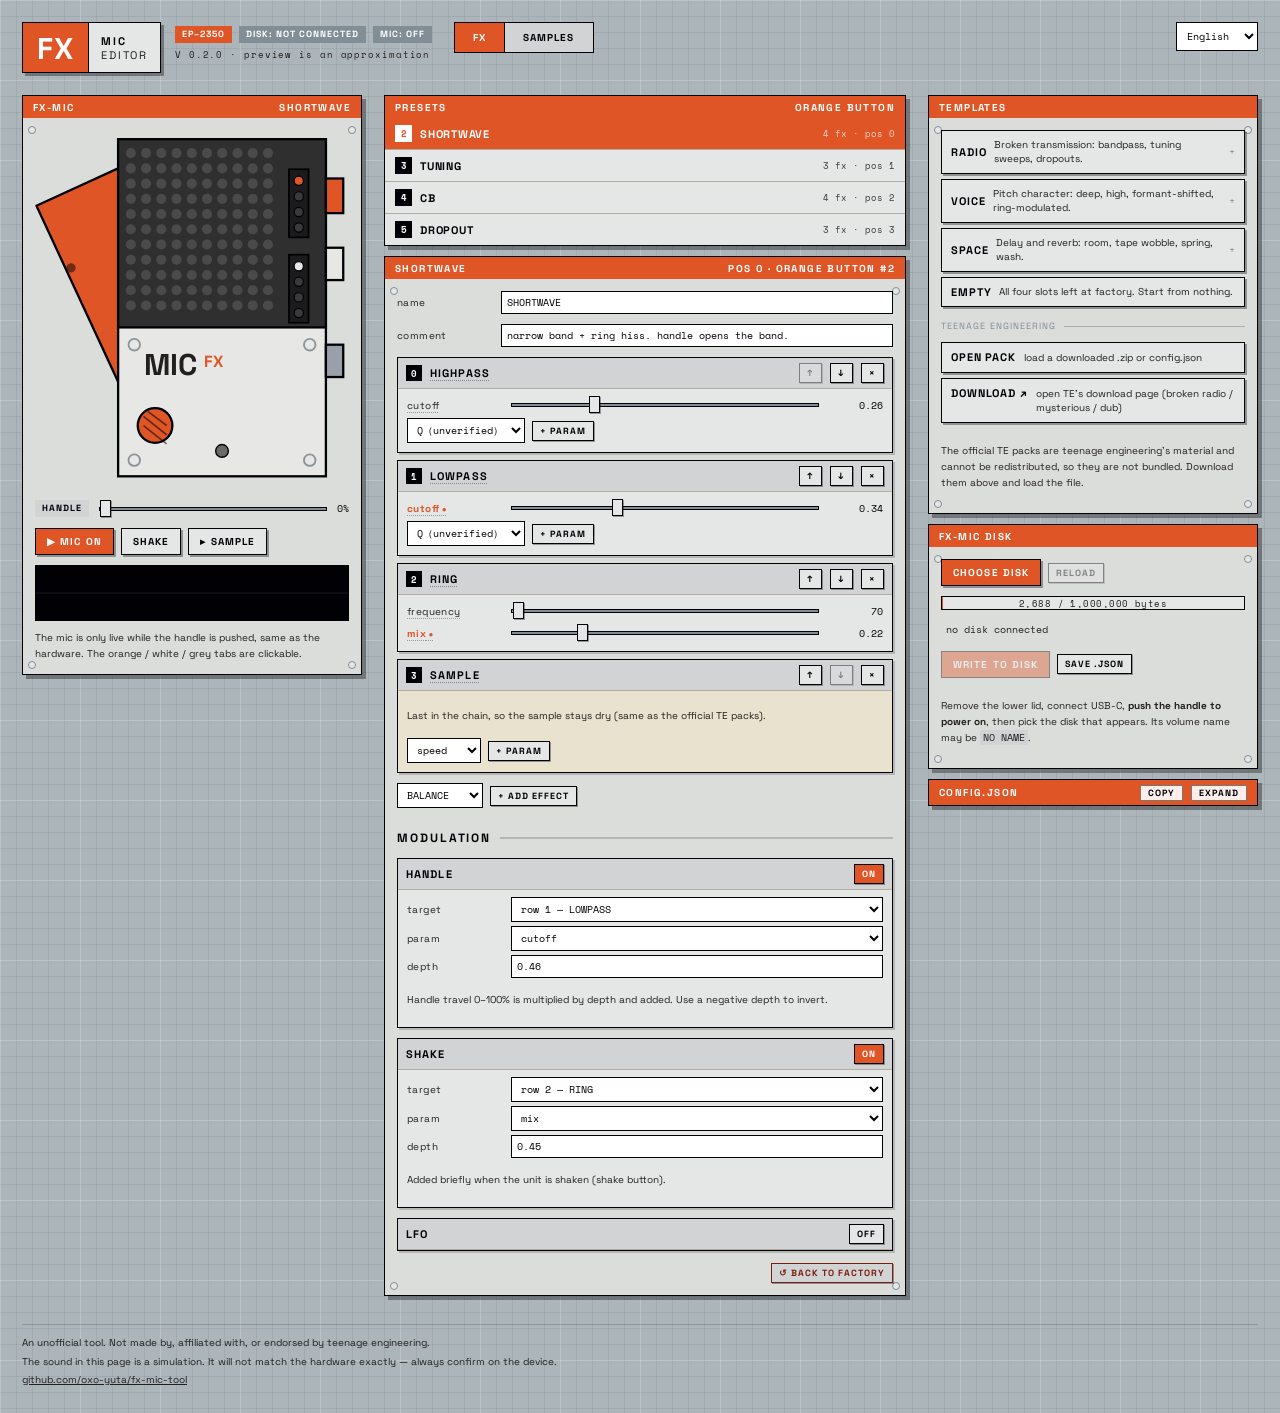
==== commit 7a7140fb: "Fix handle shape and restore it behind the device body 前回、TE のイラストを根拠に描画順を勝手に前面へ変えてしまったが、 背面にするという指示" ====
--- a/web/index.html
+++ b/web/index.html
@@ -48,21 +48,20 @@
 
         <div class="device-wrap" id="deviceWrap">
         <svg class="device" id="device" viewBox="-28 10 272 308" role="img" aria-label="fx-mic">
+          <!-- ハンドル。本体より先に描いて背面に置くので、本体の左からはみ出た部分だけが見える。
+               回転軸は板の下端の一点（44,228）で、本体の中にある。
+               押し込み 100% で左辺が本体の左辺とほぼ平行になり、開放 0% で 16 度外に開く。
+               右辺は垂直から 22 度傾けてあるので、開いても本体との間に隙間ができない。 -->
+          <g id="handleGroup" class="hit">
+            <path id="handle"
+                  d="M44 228 L18 62 L117 47 Z"
+                  fill="#e05526" stroke="#000005" stroke-width="2" stroke-linejoin="round"/>
+            <circle cx="32" cy="122" r="4" fill="#000005" opacity=".5"/>
+          </g>
           <!-- 本体 -->
           <rect x="44" y="18" width="180" height="292" fill="#e7e7e5" stroke="#000005" stroke-width="2"/>
           <rect x="44" y="18" width="180" height="163" fill="#2f2f2f" stroke="#000005" stroke-width="2"/>
           <g id="grille" fill="#4a4a4a"></g>
-
-          <!-- ハンドル。TE の図と同じく本体より前面に描く（押し込むと本体に重なるため、
-               背面だと見えなくなる）。回転軸は下端の一点（44,228）で、本体の中にある。
-               形は開いた扇子の左端の板。押し込むと左辺が本体の左辺とほぼ平行になり、
-               開放時はそこから約 16 度外に開く（TE のイラストの可動域に合わせた）。 -->
-          <g id="handleGroup" class="hit">
-            <path id="handle"
-                  d="M44 228 L24 62 Q37 40 56 24 Z"
-                  fill="#e05526" stroke="#000005" stroke-width="2" stroke-linejoin="round"/>
-            <circle cx="33" cy="120" r="4" fill="#000005" opacity=".5"/>
-          </g>
 
           <!-- 右エッジのボタン -->
           <g id="btnFx" class="hit">
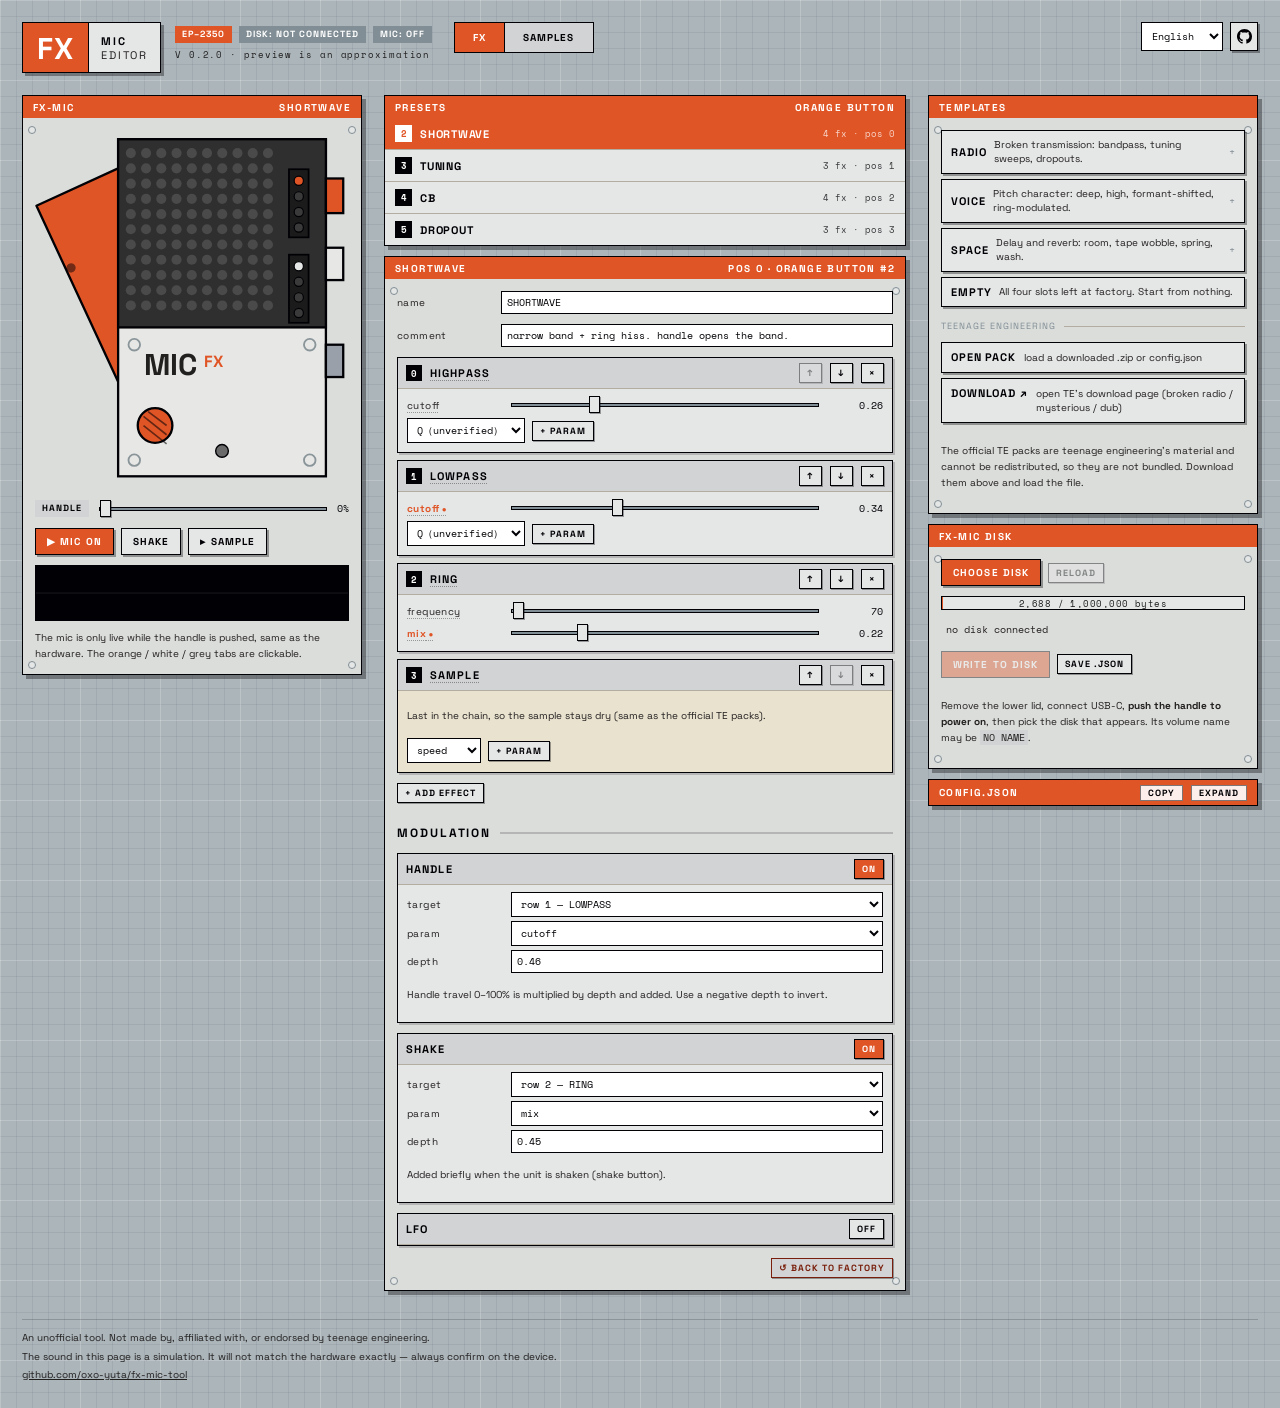
==== commit 7c4081dd: "web: ヘッダに GitHub リポジトリへのアイコンリンクを追加 言語セレクタの隣に octicon の mark-github を埋め込んだリンクを置いた。 フッタにも URL は書いてあるが、" ====
--- a/web/index.html
+++ b/web/index.html
@@ -36,6 +36,14 @@
 
     <div class="masthead__right">
       <select id="langSelect" aria-label="language"></select>
+      <!-- GitHub リポジトリ。SVG は GitHub Octicons の mark-github（MIT）を素の path で埋め込む。 -->
+      <a class="icon-link" id="repoLink"
+         href="https://github.com/oxo-yuta/fx-mic-tool"
+         target="_blank" rel="noopener" title="GitHub" aria-label="GitHub">
+        <svg viewBox="0 0 16 16" width="15" height="15" aria-hidden="true" focusable="false">
+          <path fill="currentColor" d="M8 0C3.58 0 0 3.58 0 8c0 3.54 2.29 6.53 5.47 7.59.4.07.55-.17.55-.38 0-.19-.01-.82-.01-1.49-2.01.37-2.53-.49-2.69-.94-.09-.23-.48-.94-.82-1.13-.28-.15-.68-.52-.01-.53.63-.01 1.08.58 1.23.82.72 1.21 1.87.87 2.33.66.07-.52.28-.87.51-1.07-1.78-.2-3.64-.89-3.64-3.95 0-.87.31-1.59.82-2.15-.08-.2-.36-1.02.08-2.12 0 0 .67-.21 2.2.82.64-.18 1.32-.27 2-.27s1.36.09 2 .27c1.53-1.04 2.2-.82 2.2-.82.44 1.1.16 1.92.08 2.12.51.56.82 1.27.82 2.15 0 3.07-1.87 3.75-3.65 3.95.29.25.54.73.54 1.48 0 1.07-.01 1.93-.01 2.2 0 .21.15.46.55.38A8.01 8.01 0 0 0 16 8c0-4.42-3.58-8-8-8Z"/>
+        </svg>
+      </a>
     </div>
   </header>
 
--- a/web/styles.css
+++ b/web/styles.css
@@ -311,6 +311,19 @@
 .masthead__right { display: flex; align-items: center; gap: 7px; margin-left: auto; }
 .masthead__right select { padding: 5px 6px; }
 
+/* アイコンだけのリンク。ボタンと同じ硬いエッジと影で揃える。 */
+.icon-link {
+  display: inline-flex; align-items: center; justify-content: center;
+  /* 高さは隣の言語セレクタに合わせる（セレクタの高さはフォント環境で変わるため固定値にしない） */
+  align-self: stretch; width: 28px;
+  border: 1px solid var(--ink);
+  background: var(--panel-3);
+  color: var(--ink);
+  box-shadow: 2px 2px 0 var(--shadow);
+}
+.icon-link:hover { background: var(--white); }
+.icon-link:active { transform: translate(1px, 1px); box-shadow: 1px 1px 0 var(--shadow); }
+
 /* タイトルバー内の小ボタン */
 .bar-btn {
   box-shadow: none;
@@ -475,3 +488,51 @@
 }
 .colophon p { margin: 0 0 2px; }
 .colophon a { color: var(--ink-soft); }
+
+
+/* ── エフェクト選択ピッカー ───────────────────────────── */
+
+.backdrop {
+  position: fixed; inset: 0; z-index: 80;
+  background: rgba(0, 0, 5, .42);
+  display: grid; place-items: center;
+  padding: 20px;
+}
+.picker {
+  background: var(--panel);
+  border: 1px solid var(--ink);
+  box-shadow: 6px 6px 0 var(--shadow);
+  width: min(560px, 100%);
+  max-height: min(78vh, 720px);
+  display: flex; flex-direction: column;
+}
+.picker__body { padding: 10px 12px 12px; overflow: auto; }
+.picker__hint { margin: 0 0 9px; }
+.picker__list { display: flex; flex-direction: column; gap: 5px; }
+
+.fx-pick {
+  display: grid;
+  grid-template-columns: 108px 1fr;
+  align-items: start;
+  gap: 10px;
+  width: 100%;
+  text-align: left;
+  padding: 8px 10px;
+  background: var(--panel-3);
+  border: 1px solid var(--ink);
+  box-shadow: 2px 2px 0 rgba(0, 0, 5, .18);
+  text-transform: none; letter-spacing: 0; font-weight: 400;
+  font-family: var(--ui); font-size: 12px; color: var(--ink);
+  cursor: pointer;
+}
+.fx-pick:hover { background: var(--white); }
+.fx-pick:active { transform: translate(1px, 1px); box-shadow: 1px 1px 0 rgba(0, 0, 5, .18); }
+.fx-pick__name {
+  display: flex; flex-direction: column; gap: 3px; align-items: flex-start;
+  font-size: 11px; font-weight: 700; letter-spacing: .1em; text-transform: uppercase;
+}
+.fx-pick__desc { font-size: 10px; line-height: 1.55; color: var(--ink-soft); }
+.fx-pick__params {
+  display: block; margin-top: 3px;
+  font-family: var(--mono); font-size: 9px; color: var(--grey);
+}
